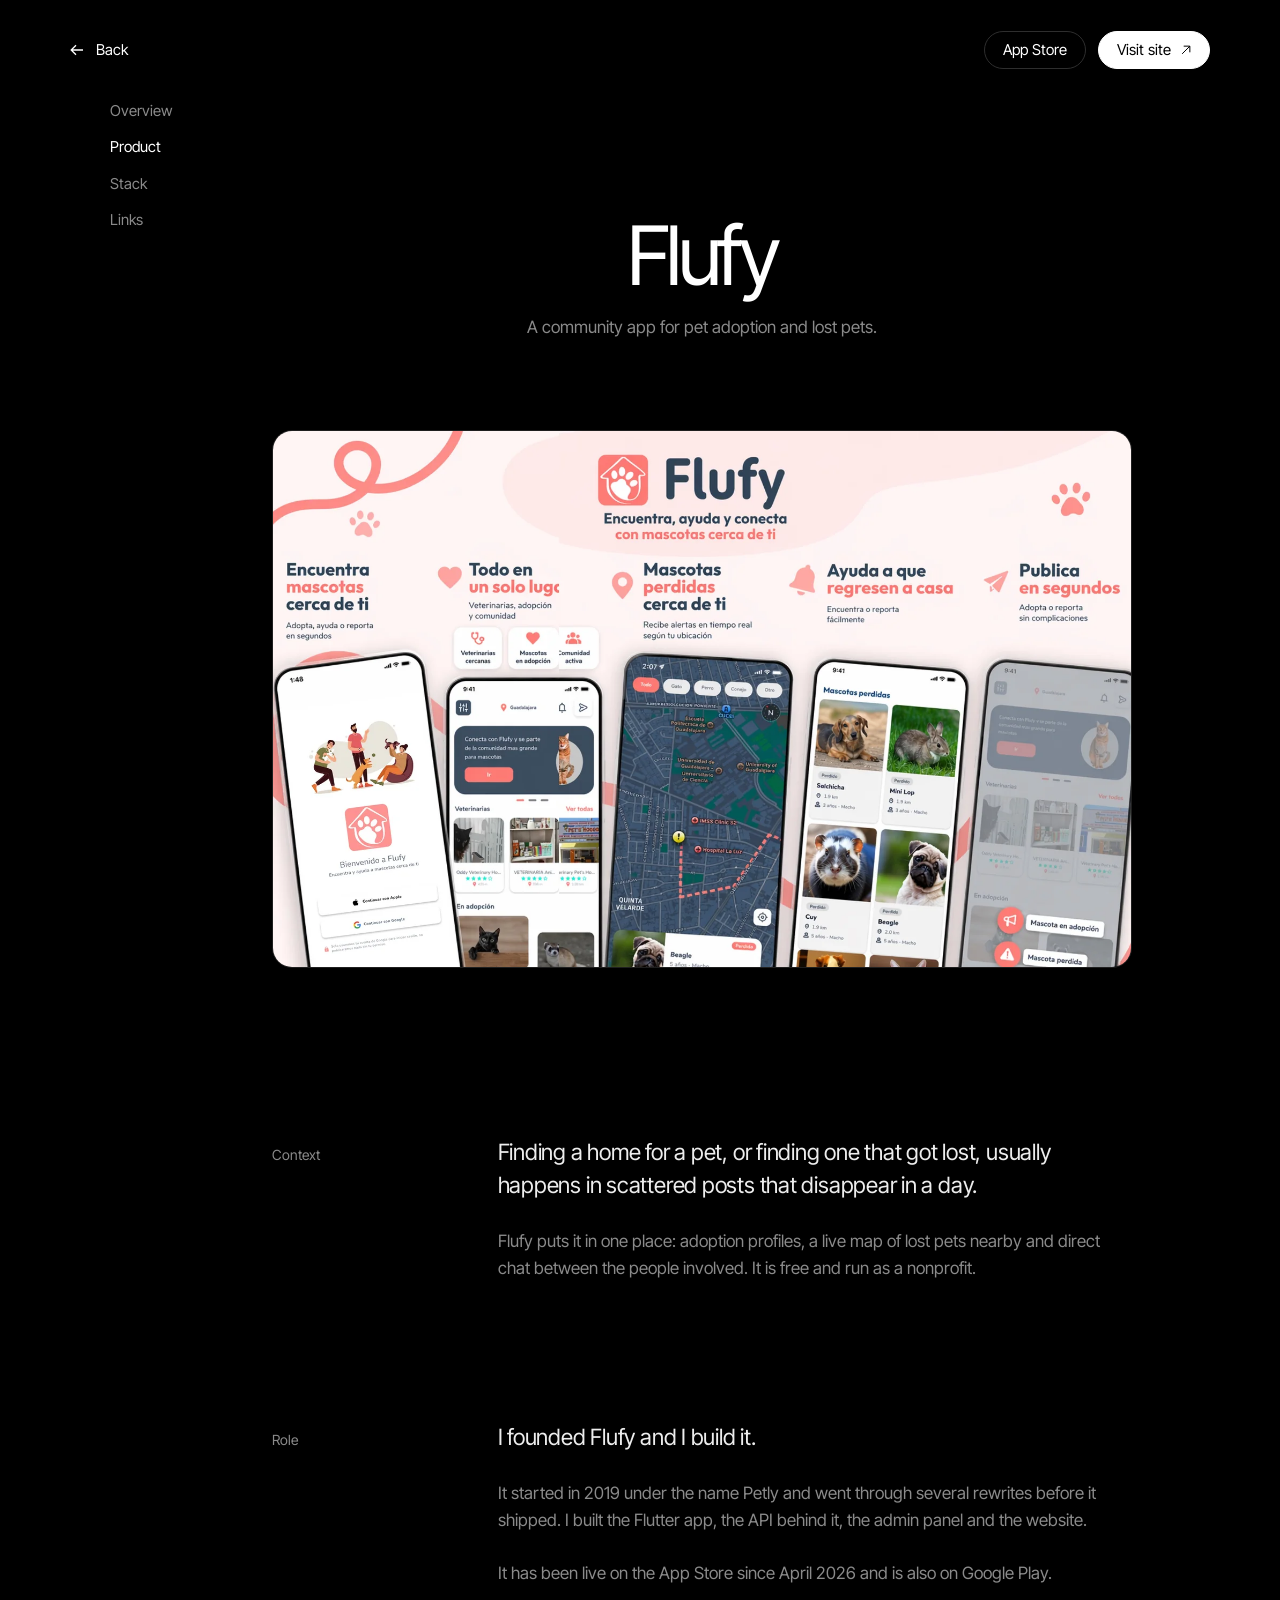
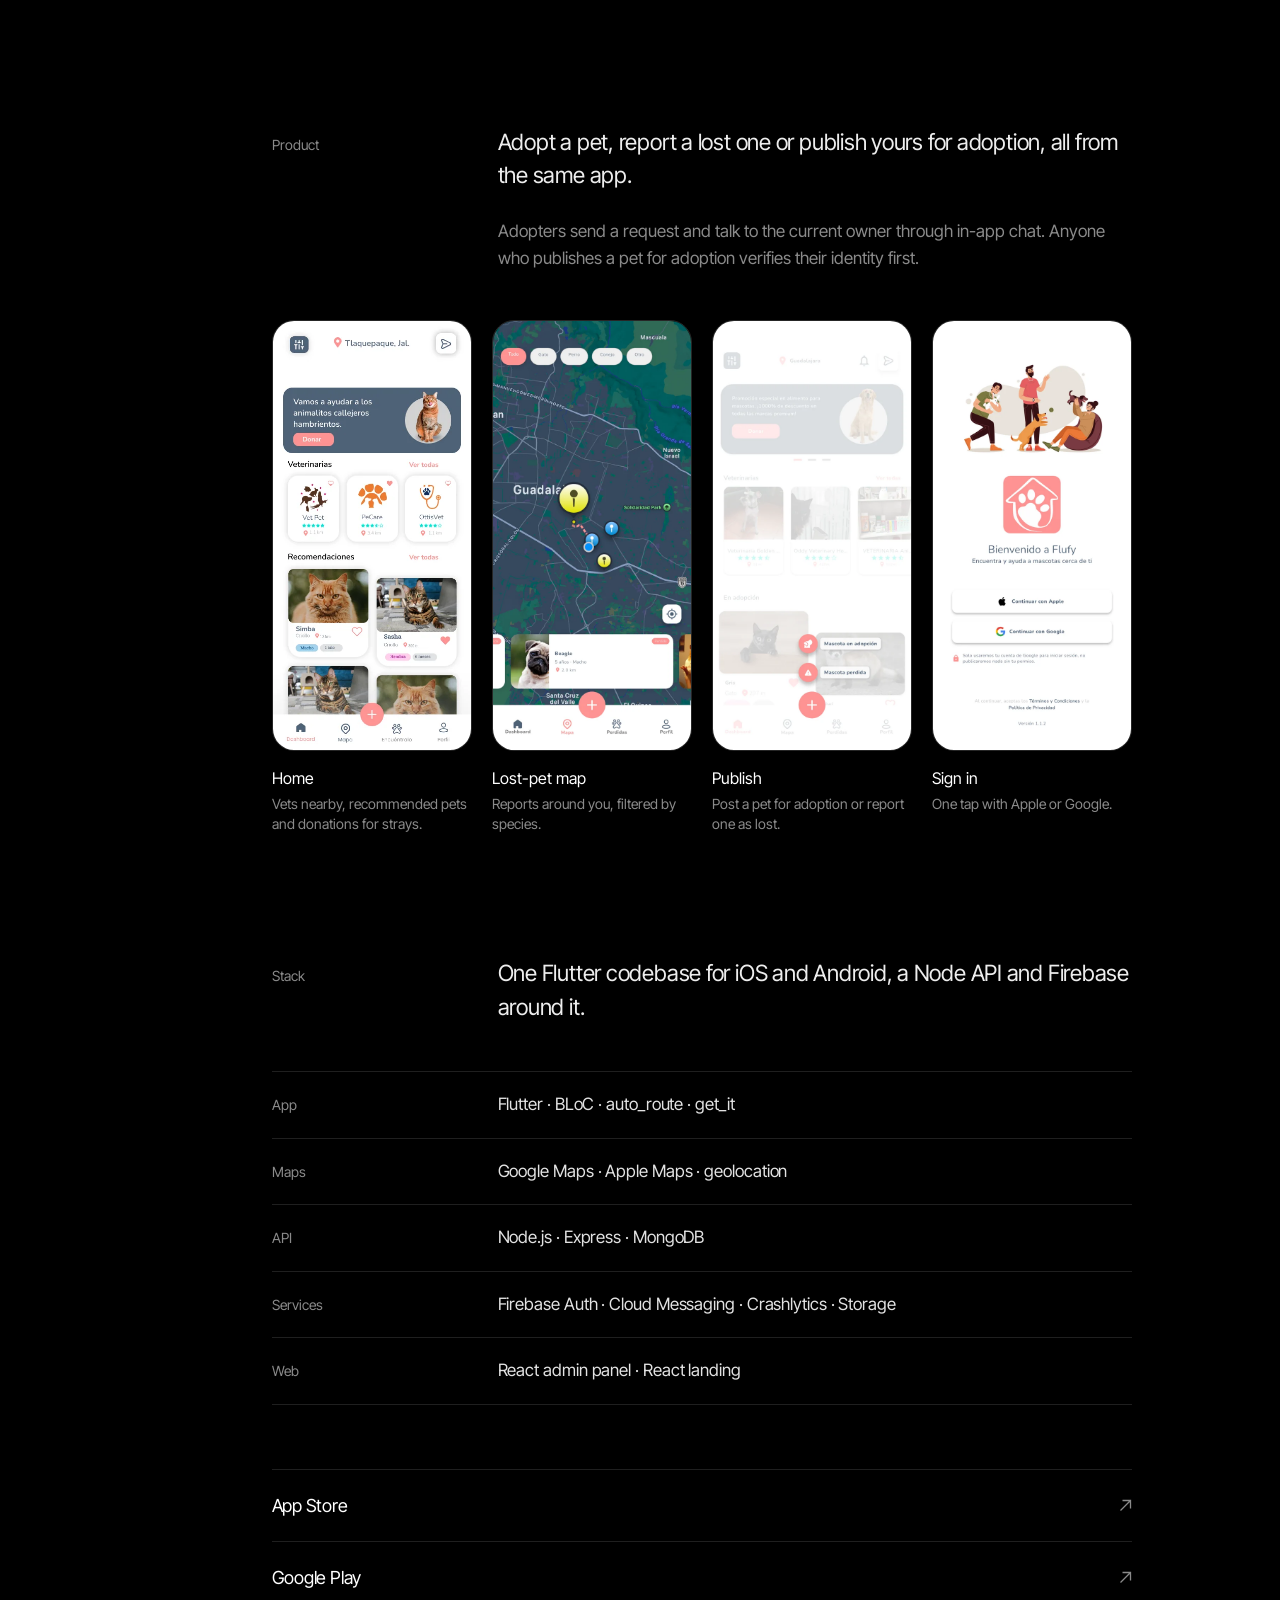
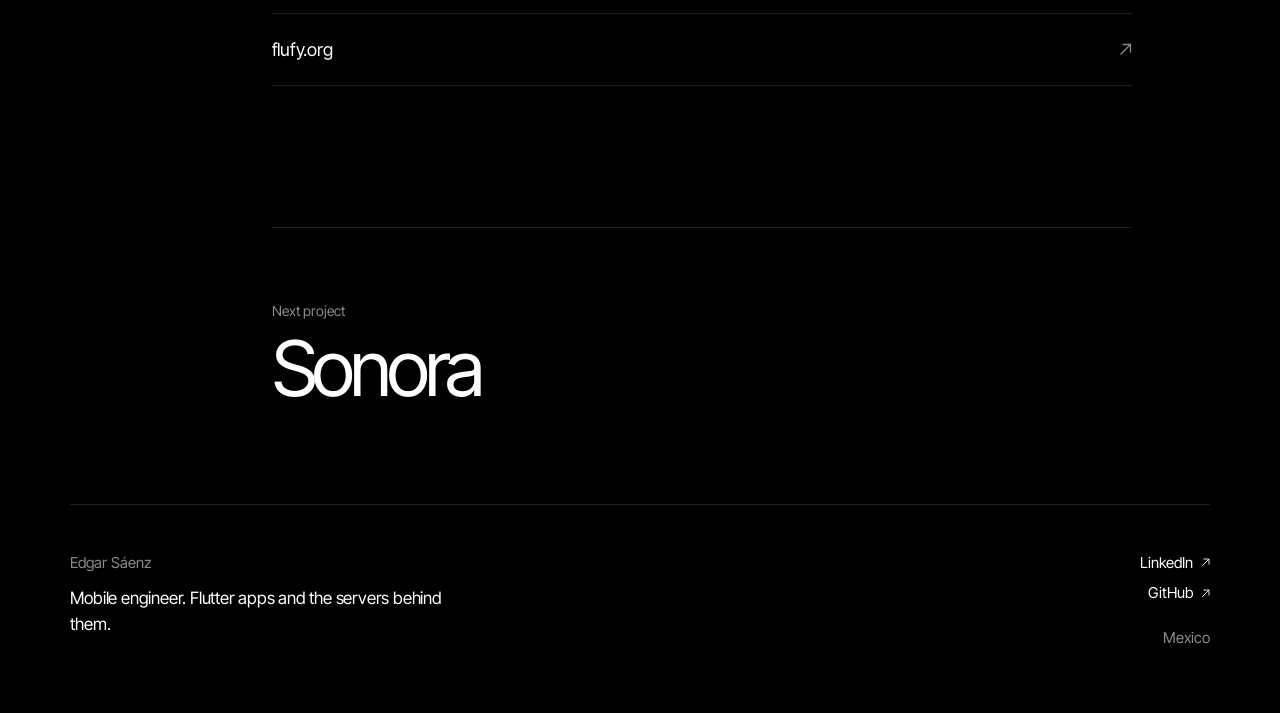
==== projects/flufy/index.html @ 12b718c8 "Portafolio personal: reemplaza la app de Cloud Deck Sitio estatico con inicio, paginas de proyecto (" ====
<!DOCTYPE html>
<html lang="en" class="dark">
<head>
<meta charset="utf-8">
<meta name="viewport" content="width=device-width, initial-scale=1">
<title>Flufy | Edgar Sáenz</title>
<meta name="description" content="Flufy: a nonprofit app for pet adoption and lost-pet alerts, founded and built by Edgar Sáenz.">
<meta property="og:title" content="Flufy | Edgar Sáenz">
<meta property="og:description" content="A community app for pet adoption and lost pets.">
<meta property="og:type" content="article">
<meta property="og:url" content="https://edgaraldair.me/projects/flufy/">
<meta property="og:image" content="https://edgaraldair.me/og.png">
<meta name="twitter:card" content="summary_large_image">
<meta name="theme-color" content="#000000">
<link rel="canonical" href="https://edgaraldair.me/projects/flufy/">
<link rel="icon" href="/favicon.svg" type="image/svg+xml">
<style>html{background:#000}</style>
<link rel="preconnect" href="https://fonts.googleapis.com">
<link rel="preconnect" href="https://fonts.gstatic.com" crossorigin>
<link href="https://fonts.googleapis.com/css2?family=Inter+Tight:wght@400;500&display=swap" rel="stylesheet">
<link rel="stylesheet" href="/styles.css">
<script>document.documentElement.classList.add('js')</script>
</head>
<body>

<header class="p-top wrap">
  <a class="p-back" href="/" data-go="light"><svg viewBox="0 0 14 12" fill="none" stroke="currentColor" stroke-width="1.3" aria-hidden="true"><path d="M13 6H1.5M6 1.2L1.2 6 6 10.8"/></svg>Back</a>
  <div class="p-actions">
    <a class="pill pill-ghost" href="https://apps.apple.com/mx/app/flufy-mascotas-y-adopci%C3%B3n/id6761751488" target="_blank" rel="noopener">App Store</a>
    <a class="pill pill-solid" href="https://flufy.org" target="_blank" rel="noopener">Visit site<svg class="arrow" viewBox="0 0 13 13" fill="none" stroke="currentColor" stroke-width="1.3" aria-hidden="true"><path d="M1.5 11.5l10-10M3.5 1.5h8v8"/></svg></a>
  </div>
</header>

<div class="p-shell wrap">
  <nav class="p-side" aria-label="Sections">
    <a href="#overview" class="on">Overview</a>
    <a href="#product">Product</a>
    <a href="#stack">Stack</a>
    <a href="#links">Links</a>
  </nav>

  <main class="p-main">
    <header class="p-hero">
      <h1>Flufy</h1>
      <p>A community app for pet adoption and lost pets.</p>
    </header>

    <figure class="p-cover">
      <img src="/img/flufy.webp" alt="Flufy app screens: adoption feed, lost-pet map and alerts" width="1600" height="1000">
    </figure>

    <section id="overview" class="p-block" data-spy>
      <div class="p-sec" data-reveal>
        <p class="p-label">Context</p>
        <div class="p-body">
          <p class="p-lead">Finding a home for a pet, or finding one that got lost, usually happens in scattered posts that disappear in a day.</p>
          <p>Flufy puts it in one place: adoption profiles, a live map of lost pets nearby and direct chat between the people involved. It is free and run as a nonprofit.</p>
        </div>
      </div>
      <div class="p-sec" data-reveal>
        <p class="p-label">Role</p>
        <div class="p-body">
          <p class="p-lead">I founded Flufy and I build it.</p>
          <p>It started in 2019 under the name Petly and went through several rewrites before it shipped. I built the Flutter app, the API behind it, the admin panel and the website.</p>
          <p>It has been live on the App Store since April 2026 and is also on Google Play.</p>
        </div>
      </div>
    </section>
    <section id="product" class="p-block" data-spy>
      <div class="p-sec" data-reveal>
        <p class="p-label">Product</p>
        <div class="p-body">
          <p class="p-lead">Adopt a pet, report a lost one or publish yours for adoption, all from the same app.</p>
          <p>Adopters send a request and talk to the current owner through in-app chat. Anyone who publishes a pet for adoption verifies their identity first.</p>
        </div>
      </div>
      <div class="p-phones" data-reveal>
        <figure>
          <img src="/img/flufy-home.webp" alt="Flufy home screen" width="390" height="844" loading="lazy">
          <figcaption><strong>Home</strong>Vets nearby, recommended pets and donations for strays.</figcaption>
        </figure>
        <figure>
          <img src="/img/flufy-map.webp" alt="Flufy lost-pet map" width="560" height="1212" loading="lazy">
          <figcaption><strong>Lost-pet map</strong>Reports around you, filtered by species.</figcaption>
        </figure>
        <figure>
          <img src="/img/flufy-publish.webp" alt="Flufy publish menu" width="560" height="1212" loading="lazy">
          <figcaption><strong>Publish</strong>Post a pet for adoption or report one as lost.</figcaption>
        </figure>
        <figure>
          <img src="/img/flufy-signin.webp" alt="Flufy sign-in screen" width="560" height="1212" loading="lazy">
          <figcaption><strong>Sign in</strong>One tap with Apple or Google.</figcaption>
        </figure>
      </div>
    </section>
    <section id="stack" class="p-block" data-spy>
      <div class="p-sec" data-reveal>
        <p class="p-label">Stack</p>
        <div class="p-body">
          <p class="p-lead">One Flutter codebase for iOS and Android, a Node API and Firebase around it.</p>
        </div>
      </div>
      <dl class="p-rows" data-reveal>
          <div><dt>App</dt><dd>Flutter · BLoC · auto_route · get_it</dd></div>
          <div><dt>Maps</dt><dd>Google Maps · Apple Maps · geolocation</dd></div>
          <div><dt>API</dt><dd>Node.js · Express · MongoDB</dd></div>
          <div><dt>Services</dt><dd>Firebase Auth · Cloud Messaging · Crashlytics · Storage</dd></div>
          <div><dt>Web</dt><dd>React admin panel · React landing</dd></div>
      </dl>
    </section>
    <section id="links" class="p-block" data-spy>
      <div class="p-links" data-reveal>
        <a href="https://apps.apple.com/mx/app/flufy-mascotas-y-adopci%C3%B3n/id6761751488" target="_blank" rel="noopener"><span>App Store</span><svg class="arrow" viewBox="0 0 13 13" fill="none" stroke="currentColor" stroke-width="1.3" aria-hidden="true"><path d="M1.5 11.5l10-10M3.5 1.5h8v8"/></svg></a>
        <a href="https://play.google.com/store/apps/details?id=com.petly.org" target="_blank" rel="noopener"><span>Google Play</span><svg class="arrow" viewBox="0 0 13 13" fill="none" stroke="currentColor" stroke-width="1.3" aria-hidden="true"><path d="M1.5 11.5l10-10M3.5 1.5h8v8"/></svg></a>
        <a href="https://flufy.org" target="_blank" rel="noopener"><span>flufy.org</span><svg class="arrow" viewBox="0 0 13 13" fill="none" stroke="currentColor" stroke-width="1.3" aria-hidden="true"><path d="M1.5 11.5l10-10M3.5 1.5h8v8"/></svg></a>
      </div>
    </section>

    <a class="p-next" href="/projects/sonora/" data-go="dark" data-reveal>
      <span>Next project</span>
      <strong>Sonora</strong>
    </a>
  </main>
</div>

<footer class="foot wrap">
  <div class="foot-left">
    <p class="foot-name">Edgar Sáenz</p>
    <p class="foot-line">Mobile engineer. Flutter apps and the servers behind them.</p>
  </div>
  <div class="foot-right">
    <a href="https://www.linkedin.com/in/edgar-saenz/" target="_blank" rel="noopener">LinkedIn <svg class="arrow" viewBox="0 0 13 13" fill="none" stroke="currentColor" stroke-width="1.3" aria-hidden="true"><path d="M1.5 11.5l10-10M3.5 1.5h8v8"/></svg></a>
    <a href="https://github.com/EdgarAldair" target="_blank" rel="noopener">GitHub <svg class="arrow" viewBox="0 0 13 13" fill="none" stroke="currentColor" stroke-width="1.3" aria-hidden="true"><path d="M1.5 11.5l10-10M3.5 1.5h8v8"/></svg></a>
    <span class="foot-place">Mexico</span>
  </div>
</footer>

<script src="/main.js" defer></script>
</body>
</html>
---- styles.css ----
:root {
  color-scheme: light only;
  --bg: #ffffff;
  --ink: #171717;
  --muted: #737373;
  --line: #ebebeb;
  --tile: #f7f7f7;
  --card: #ffffff;
  --pad: clamp(20px, 5.5vw, 80px);
  --sans: "Inter Tight", system-ui, -apple-system, "Segoe UI", sans-serif;
  --ease: cubic-bezier(.2, .7, .1, 1);
}

*, *::before, *::after { box-sizing: border-box; }

html { scroll-behavior: smooth; -webkit-text-size-adjust: 100%; }

body {
  margin: 0;
  background: var(--bg);
  color: var(--ink);
  font-family: var(--sans);
  font-size: 17px;
  line-height: 1.5;
  letter-spacing: 0;
  -webkit-font-smoothing: antialiased;
  text-rendering: optimizeLegibility;
  overflow-x: hidden;
}

a { color: inherit; text-decoration: none; }
img { display: block; max-width: 100%; height: auto; }
h1, h2, h3, p, ul { margin: 0; }
ul { padding: 0; list-style: none; }

::selection { background: var(--ink); color: #fff; }

:focus-visible { outline: 2px solid var(--ink); outline-offset: 4px; border-radius: 6px; }

.wrap {
  width: 100%;
  max-width: 1560px;
  margin-inline: auto;
  padding-inline: var(--pad);
}

.label {
  font-size: 14px;
  color: var(--muted);
  letter-spacing: 0;
}

h2 {
  font-weight: 400;
  font-size: clamp(2.7rem, 5.4vw, 4.9rem);
  line-height: .95;
  letter-spacing: -0.055em;
}

/* Header */

.top {
  display: flex;
  align-items: center;
  justify-content: space-between;
  gap: 24px;
  padding-block: clamp(18px, 2.4vw, 32px);
  position: absolute;
  inset: 0 0 auto 0;
  z-index: 5;
}

.brand {
  font-size: 19px;
  font-weight: 500;
  letter-spacing: -0.025em;
}

.nav { display: flex; gap: clamp(24px, 3.4vw, 48px); font-size: 15px; }

.nav a { position: relative; padding-block: 6px; }

.nav a::after {
  content: "";
  position: absolute;
  left: 0; right: 0; bottom: 2px;
  height: 1px;
  background: currentColor;
  transform: scaleX(0);
  transform-origin: right;
  transition: transform .45s var(--ease);
}

.nav a:hover::after { transform: scaleX(1); transform-origin: left; }

.pill {
  display: inline-flex;
  align-items: center;
  height: 48px;
  padding-inline: 24px;
  border: 1px solid var(--ink);
  border-radius: 999px;
  font-size: 15px;
  font-weight: 500;
  transition: background .3s var(--ease), color .3s var(--ease);
}

.pill:hover { background: var(--ink); color: var(--bg); }

/* Hero */

.hero {
  min-height: 100svh;
  display: grid;
  grid-template-columns: 1fr auto;
  align-items: end;
  gap: 40px;
  padding-top: clamp(110px, 16vh, 150px);
  padding-bottom: clamp(48px, 9vh, 110px);
}

.hero-title {
  font-weight: 400;
  font-size: clamp(4.4rem, 12.5vw, 11.25rem);
  line-height: .84;
  letter-spacing: -0.065em;
  margin-left: -0.045em;
}

.hero-title .line {
  display: block;
  overflow: hidden;
  padding-bottom: .16em;
  margin-bottom: -.16em;
}

.hero-title .line > span { display: block; }

.hero-side {
  align-self: stretch;
  display: flex;
  flex-direction: column;
  justify-content: space-between;
  align-items: flex-end;
  gap: 40px;
  width: clamp(240px, 21vw, 300px);
}

.portrait {
  position: relative;
  width: 100%;
  aspect-ratio: 7 / 9;
  border-radius: 24px;
  background: #f4f4f2;
  overflow: hidden;
  display: grid;
  place-items: center;
}

.portrait img {
  width: 92%;
  mix-blend-mode: multiply;
}

.hero-copy { text-align: right; font-size: 18px; line-height: 1.3; letter-spacing: -0.012em; }

.hero-role { font-size: 20px; font-weight: 500; letter-spacing: -0.025em; margin-bottom: 10px; }

/* Work */

.work { padding-block: clamp(70px, 9vw, 120px) clamp(90px, 13vw, 190px); }

.section-head h2 { margin-top: 10px; font-size: clamp(2.6rem, 4.6vw, 4rem); }

.lede {
  margin-top: 22px;
  max-width: 34em;
  color: var(--muted);
  font-size: 18px;
  letter-spacing: -0.012em;
}

.grid {
  display: grid;
  grid-template-columns: repeat(2, minmax(0, 1fr));
  gap: clamp(48px, 6vw, 84px) 24px;
  margin-top: clamp(48px, 6.5vw, 92px);
}

.card { display: block; }

.card-media {
  aspect-ratio: 16 / 10;
  border-radius: 22px;
  overflow: hidden;
  background: var(--tile);
}

.card-media img {
  width: 100%; height: 100%;
  object-fit: cover;
  transition: transform 1s var(--ease);
}

.card:hover .card-media img { transform: scale(1.035); }

.card-head {
  display: flex;
  align-items: center;
  justify-content: space-between;
  margin-top: 24px;
}

.card h3 { font-size: 21px; font-weight: 500; letter-spacing: -0.03em; }

.arrow { width: 13px; height: 13px; flex: none; color: var(--muted); transition: transform .4s var(--ease), color .3s; }

.card:hover .arrow, .foot-right a:hover .arrow { transform: translate(3px, -3px); color: var(--ink); }

.card p { margin-top: 10px; max-width: 30em; color: var(--muted); letter-spacing: -0.012em; }


/* About */

.about {
  display: grid;
  grid-template-columns: 5fr 7fr;
  gap: 40px clamp(40px, 6vw, 110px);
  padding-bottom: clamp(90px, 13vw, 190px);
}

.about h2 { margin-top: 18px; }

.about-right { padding-top: 34px; max-width: 40em; }

.about-lead { font-size: clamp(1.25rem, 1.75vw, 1.6rem); letter-spacing: -0.025em; line-height: 1.25; margin-bottom: 34px; }

.about-right p + p { margin-top: 26px; }

.about-right p:not(.about-lead) { color: var(--muted); font-size: 18px; line-height: 1.6; letter-spacing: -0.012em; }

/* Stack */

.stack {
  display: grid;
  grid-template-columns: 4fr 8fr;
  gap: 48px clamp(32px, 4vw, 64px);
  padding-bottom: clamp(90px, 12vw, 170px);
}

.stack h2 { margin-top: 18px; font-size: clamp(2.5rem, 4.6vw, 4.2rem); }

.shipped-label { margin-top: clamp(40px, 5vw, 64px); }

.shipped { margin-top: 12px; border-top: 1px solid var(--line); }

.shipped li {
  display: flex;
  align-items: baseline;
  justify-content: space-between;
  gap: 16px;
  padding-block: 16px;
  border-bottom: 1px solid var(--line);
}

.shipped-name { font-weight: 500; letter-spacing: -0.015em; }

.shipped-links { display: flex; flex-wrap: wrap; justify-content: flex-end; gap: 4px 16px; font-size: 14px; color: var(--muted); }

.shipped-links a { border-bottom: 1px solid transparent; transition: color .3s, border-color .3s; }

.shipped-links a:hover { color: var(--ink); border-color: currentColor; }

.stack-grid { display: grid; grid-template-columns: repeat(2, minmax(0, 1fr)); gap: 24px; align-content: start; }

.tech { padding: 28px; border: 1px solid var(--line); background: var(--card); }

.tech h3 { font-size: 18px; font-weight: 500; letter-spacing: -0.025em; }

.tech p { margin-top: 8px; font-size: 14px; color: var(--muted); letter-spacing: -0.01em; }

.icons { display: grid; grid-template-columns: repeat(4, 1fr); gap: 8px; margin-top: 24px; }

.icons span {
  aspect-ratio: 1;
  display: grid;
  place-items: center;
  background: var(--tile);
  border: 1px solid var(--line);
  transition: background .3s, color .3s, transform .4s var(--ease);
}

.icons svg { width: 26px; height: 26px; fill: currentColor; }

.icons span:hover { background: var(--ink); color: var(--bg); transform: translateY(-3px); }

/* Footer */

.foot {
  display: flex;
  justify-content: space-between;
  align-items: flex-start;
  gap: 40px;
  padding-block: 48px 64px;
  position: relative;
}

.foot::before {
  content: "";
  position: absolute;
  top: 0;
  left: var(--pad); right: var(--pad);
  height: 1px;
  background: var(--line);
}

.foot-name { color: var(--muted); font-size: 15px; }

.foot-line { margin-top: 12px; max-width: 24em; letter-spacing: -0.012em; }

.foot-right { display: flex; flex-direction: column; align-items: flex-end; gap: 8px; font-size: 15px; }

.foot-right a { display: inline-flex; align-items: center; gap: 8px; }

.foot-right .arrow { width: 9px; height: 9px; color: currentColor; }

.foot-place { margin-top: 14px; color: var(--muted); }

/* Motion */

.js .hero-title .line > span { transform: translateY(112%); transition: transform 1.25s var(--ease); }
.js .hero-title .line:nth-child(2) > span { transition-delay: .09s; }
.js .hero-side, .js .top { opacity: 0; transition: opacity 1s ease .45s; }
.js .ready .hero-title .line > span { transform: none; }
.js .ready .hero-side, .js .ready .top { opacity: 1; }

.js [data-reveal] { opacity: 0; transform: translateY(28px); transition: opacity .9s ease, transform 1.1s var(--ease); }
.js [data-reveal].in { opacity: 1; transform: none; }
.js .grid .card:nth-child(even), .js .stack-grid .tech:nth-child(even) { transition-delay: .1s; }

@media (prefers-reduced-motion: reduce) {
  html { scroll-behavior: auto; }
  .js .hero-title .line > span, .js .hero-side, .js .top, .js [data-reveal] {
    opacity: 1; transform: none; transition: none;
  }
  .card-media img { transition: none; }
}

/* Responsive */

@media (max-width: 1000px) {
  .stack { grid-template-columns: 1fr; }
  .about { grid-template-columns: 1fr; }
  .about-right { padding-top: 0; }
}

@media (max-width: 760px) {
  body { font-size: 16px; }
  .nav { display: none; }
  .pill { height: 42px; padding-inline: 18px; }

  .hero {
    grid-template-columns: 1fr;
    align-items: start;
    align-content: end;
    gap: 32px;
    min-height: 100svh;
  }

  .hero-side {
    order: -1;
    width: 100%;
    flex-direction: row;
    align-items: flex-end;
    justify-content: flex-start;
    gap: 20px;
  }

  .portrait { width: 132px; flex: none; border-radius: 18px; aspect-ratio: 1; }
  .hero-copy { text-align: left; font-size: 16px; }
  .hero-role { font-size: 17px; }
  .hero-title { font-size: clamp(3.9rem, 21vw, 7rem); }

  .grid { grid-template-columns: 1fr; gap: 52px; }
  .card-media { border-radius: 16px; }
  .stack-grid { grid-template-columns: 1fr; gap: 16px; }
  .tech { padding: 22px; }

  .foot { flex-direction: column; }
  .foot-right { align-items: flex-start; }
}

/* Cursor */

.cursor-on, .cursor-on * { cursor: none !important; }

.cur-dot, .cur-ring {
  position: fixed;
  left: 0; top: 0;
  pointer-events: none;
  border-radius: 50%;
  opacity: 0;
  will-change: transform;
}

.cur-dot {
  z-index: 10000;
  width: 10px; height: 10px;
  margin: -5px 0 0 -5px;
  background: #000;
  transition: opacity .25s;
}

.cur-ring {
  z-index: 9999;
  width: 28px; height: 28px;
  margin: -14px 0 0 -14px;
  border: 1px solid rgba(0, 0, 0, .7);
  transition: opacity .25s, width .35s var(--ease), height .35s var(--ease), margin .35s var(--ease);
}

.cursor-on.cursor-in .cur-dot { opacity: 1; }
.cursor-on.cursor-in .cur-ring { opacity: .55; }
.cursor-hover .cur-ring { width: 42px; height: 42px; margin: -21px 0 0 -21px; }

/* Page transition */

.wipe { position: fixed; inset: 0; z-index: 9000; clip-path: circle(0 at 0 0); will-change: clip-path; }

/* Project pages */

html.dark {
  color-scheme: dark;
  --bg: #000000;
  --ink: #ffffff;
  --muted: #8a8a8a;
  --line: #1f1f1f;
  --tile: #0d0d0d;
  --card: #0a0a0a;
}

.dark ::selection { background: #fff; color: #000; }

.dark .cur-dot, .wipe-dark .cur-dot { background: #fff; }
.dark .cur-ring, .wipe-dark .cur-ring { border-color: rgba(255, 255, 255, .75); }
.wipe-light .cur-dot { background: #000; }
.wipe-light .cur-ring { border-color: rgba(0, 0, 0, .7); }

.p-top {
  display: flex;
  align-items: center;
  justify-content: space-between;
  gap: 16px;
  padding-block: clamp(18px, 2.4vw, 32px);
}

.p-back { display: inline-flex; align-items: center; gap: 12px; font-size: 15px; padding-block: 8px; }
.p-back svg { width: 14px; height: 12px; transition: transform .4s var(--ease); }
.p-back:hover svg { transform: translateX(-4px); }

.p-actions { display: flex; gap: 12px; }

.p-actions .pill { height: 38px; padding-inline: 18px; gap: 10px; font-size: 15px; font-weight: 400; }
.pill-ghost { border-color: #2e2e2e; }
.pill-ghost:hover { background: #fff; color: #000; border-color: #fff; }
.pill-solid { background: #fff; color: #000; border-color: #fff; }
.pill-solid:hover { background: transparent; color: #fff; }
.pill-solid .arrow { width: 10px; height: 10px; color: currentColor; }

.p-shell {
  display: grid;
  grid-template-columns: minmax(150px, 1fr) minmax(0, 860px) minmax(0, 1fr);
  gap: 0 clamp(24px, 4vw, 80px);
  align-items: start;
}

.p-side {
  position: sticky;
  top: 48px;
  display: flex;
  flex-direction: column;
  gap: 14px;
  padding-left: 40px;
  font-size: 15px;
  color: var(--muted);
}

.p-side a { width: fit-content; transition: color .3s; }
.p-side a:hover, .p-side a.on { color: var(--ink); }

.p-hero { text-align: center; padding: clamp(56px, 9vw, 120px) 0 clamp(48px, 7vw, 96px); }

.p-hero h1 {
  font-weight: 400;
  font-size: clamp(3.2rem, 6.4vw, 5.75rem);
  line-height: 1;
  letter-spacing: -0.055em;
}

.p-hero p { margin: 18px auto 0; max-width: 24em; color: var(--muted); font-size: 17px; }

.p-cover { margin: 0; border: 1px solid var(--line); border-radius: 20px; overflow: hidden; background: var(--tile); }
.p-cover img { width: 100%; }

.p-block { scroll-margin-top: 40px; }
.p-block:first-of-type { padding-top: clamp(40px, 6vw, 80px); }

.p-sec {
  display: grid;
  grid-template-columns: 190px minmax(0, 1fr);
  gap: 12px 36px;
  padding-block: clamp(48px, 7vw, 92px) clamp(28px, 4vw, 48px);
}

.p-label { color: var(--muted); font-size: 14px; padding-top: 9px; }

.p-lead { font-size: clamp(1.25rem, 1.75vw, 1.56rem); line-height: 1.5; letter-spacing: -0.01em; color: #ededed; }

.p-body p:not(.p-lead) { margin-top: 26px; color: var(--muted); font-size: 17px; line-height: 1.6; }

.p-phones { display: grid; grid-template-columns: repeat(4, minmax(0, 1fr)); gap: 20px; padding-bottom: 32px; }

.p-phones figure { margin: 0; }
.p-phones img { width: 100%; border-radius: 22px; border: 1px solid #262626; }
.p-phones figcaption { margin-top: 16px; color: var(--muted); font-size: 14px; line-height: 1.45; }
.p-phones strong { display: block; margin-bottom: 4px; color: var(--ink); font-weight: 400; font-size: 16px; }

.p-rows { margin: 0 0 32px; border-top: 1px solid var(--line); }

.p-rows > div {
  display: grid;
  grid-template-columns: 190px minmax(0, 1fr);
  gap: 4px 36px;
  padding-block: 20px;
  border-bottom: 1px solid var(--line);
}

.p-rows dt { color: var(--muted); font-size: 14px; padding-top: 2px; }
.p-rows dd { margin: 0; font-size: 17px; letter-spacing: -0.005em; color: #e2e2e2; }

.p-flow { display: grid; grid-template-columns: repeat(3, minmax(0, 1fr)); gap: 44px; padding-bottom: 32px; }

.p-node { position: relative; padding: 26px 24px; border: 1px solid var(--line); border-radius: 16px; background: var(--card); }
.p-node strong { display: block; font-weight: 400; font-size: 18px; letter-spacing: -0.012em; }
.p-node span { display: block; margin-top: 6px; color: var(--muted); font-size: 14px; }

.p-node + .p-node::before {
  content: "";
  position: absolute;
  left: -44px; top: 50%;
  width: 44px; height: 1px;
  background: linear-gradient(90deg, #2a2a2a, #6a6a6a);
}

.p-swatches { display: grid; grid-template-columns: repeat(5, minmax(0, 1fr)); gap: 12px; padding-bottom: 40px; }
.p-swatches i { display: block; aspect-ratio: 1; border-radius: 14px; border: 1px solid #262626; }
.p-swatches strong { display: block; margin-top: 12px; font-weight: 400; font-size: 15px; }
.p-swatches span { color: var(--muted); font-size: 13px; }

.p-links { border-top: 1px solid var(--line); margin-top: clamp(32px, 5vw, 64px); }

.p-links a {
  display: flex;
  align-items: center;
  justify-content: space-between;
  padding-block: 22px;
  border-bottom: 1px solid var(--line);
  font-size: 18px;
  letter-spacing: -0.012em;
}

.p-links a:hover .arrow { transform: translate(3px, -3px); color: var(--ink); }

.p-next {
  display: block;
  margin-top: clamp(80px, 11vw, 150px);
  padding-block: clamp(40px, 6vw, 72px);
  border-top: 1px solid var(--line);
}

.p-next span { display: block; color: var(--muted); font-size: 14px; }

.p-next strong {
  display: inline-block;
  margin-top: 10px;
  font-weight: 400;
  font-size: clamp(2.6rem, 6vw, 5rem);
  line-height: 1;
  letter-spacing: -0.055em;
  transition: transform .6s var(--ease);
}

.p-next:hover strong { transform: translateX(14px); }

.dark .foot { margin-top: 24px; }

.js .p-top, .js .p-side, .js .p-hero, .js .p-cover { opacity: 0; transform: translateY(18px); transition: opacity .9s ease, transform 1.1s var(--ease); }
.js .p-top, .js .p-side { transform: none; }
.js .p-hero { transition-delay: .08s; }
.js .p-cover { transition-delay: .2s; }
.js .p-side { transition-delay: .3s; }
.js .ready .p-top, .js .ready .p-side, .js .ready .p-hero, .js .ready .p-cover { opacity: 1; transform: none; }

@media (prefers-reduced-motion: reduce) {
  .js .p-top, .js .p-side, .js .p-hero, .js .p-cover { opacity: 1; transform: none; transition: none; }
}

@media (max-width: 1100px) {
  .p-shell { grid-template-columns: minmax(0, 1fr); }
  .p-side { display: none; }
  .p-main { max-width: 860px; margin-inline: auto; width: 100%; }
}

@media (max-width: 760px) {
  .p-actions .pill { height: 36px; padding-inline: 14px; font-size: 14px; }
  .p-cover { border-radius: 14px; }
  .p-sec, .p-rows > div { grid-template-columns: minmax(0, 1fr); }
  .p-label { padding-top: 0; }
  .p-phones { grid-template-columns: repeat(2, minmax(0, 1fr)); gap: 28px 14px; }
  .p-flow { grid-template-columns: minmax(0, 1fr); gap: 28px; }
  .p-node + .p-node::before { left: 50%; top: -28px; width: 1px; height: 28px; background: #3a3a3a; }
  .p-swatches { grid-template-columns: repeat(3, minmax(0, 1fr)); }
}
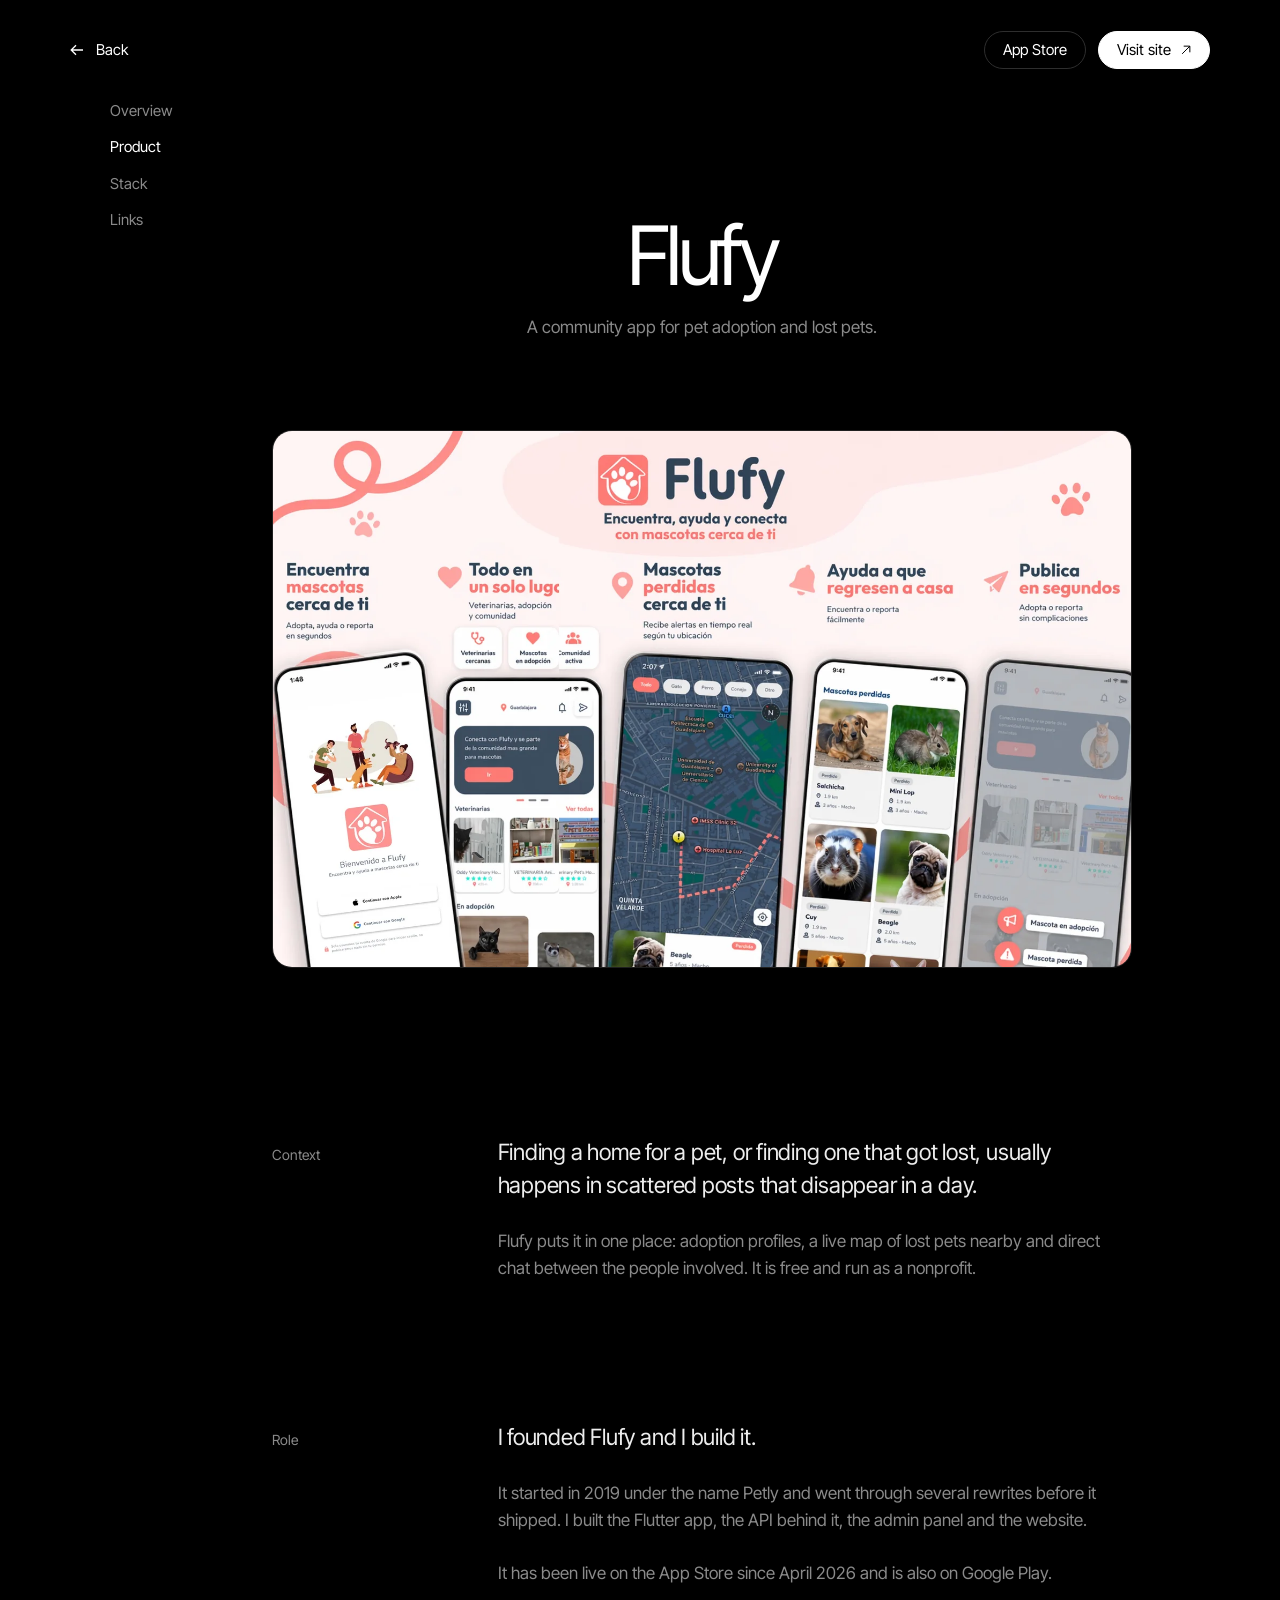
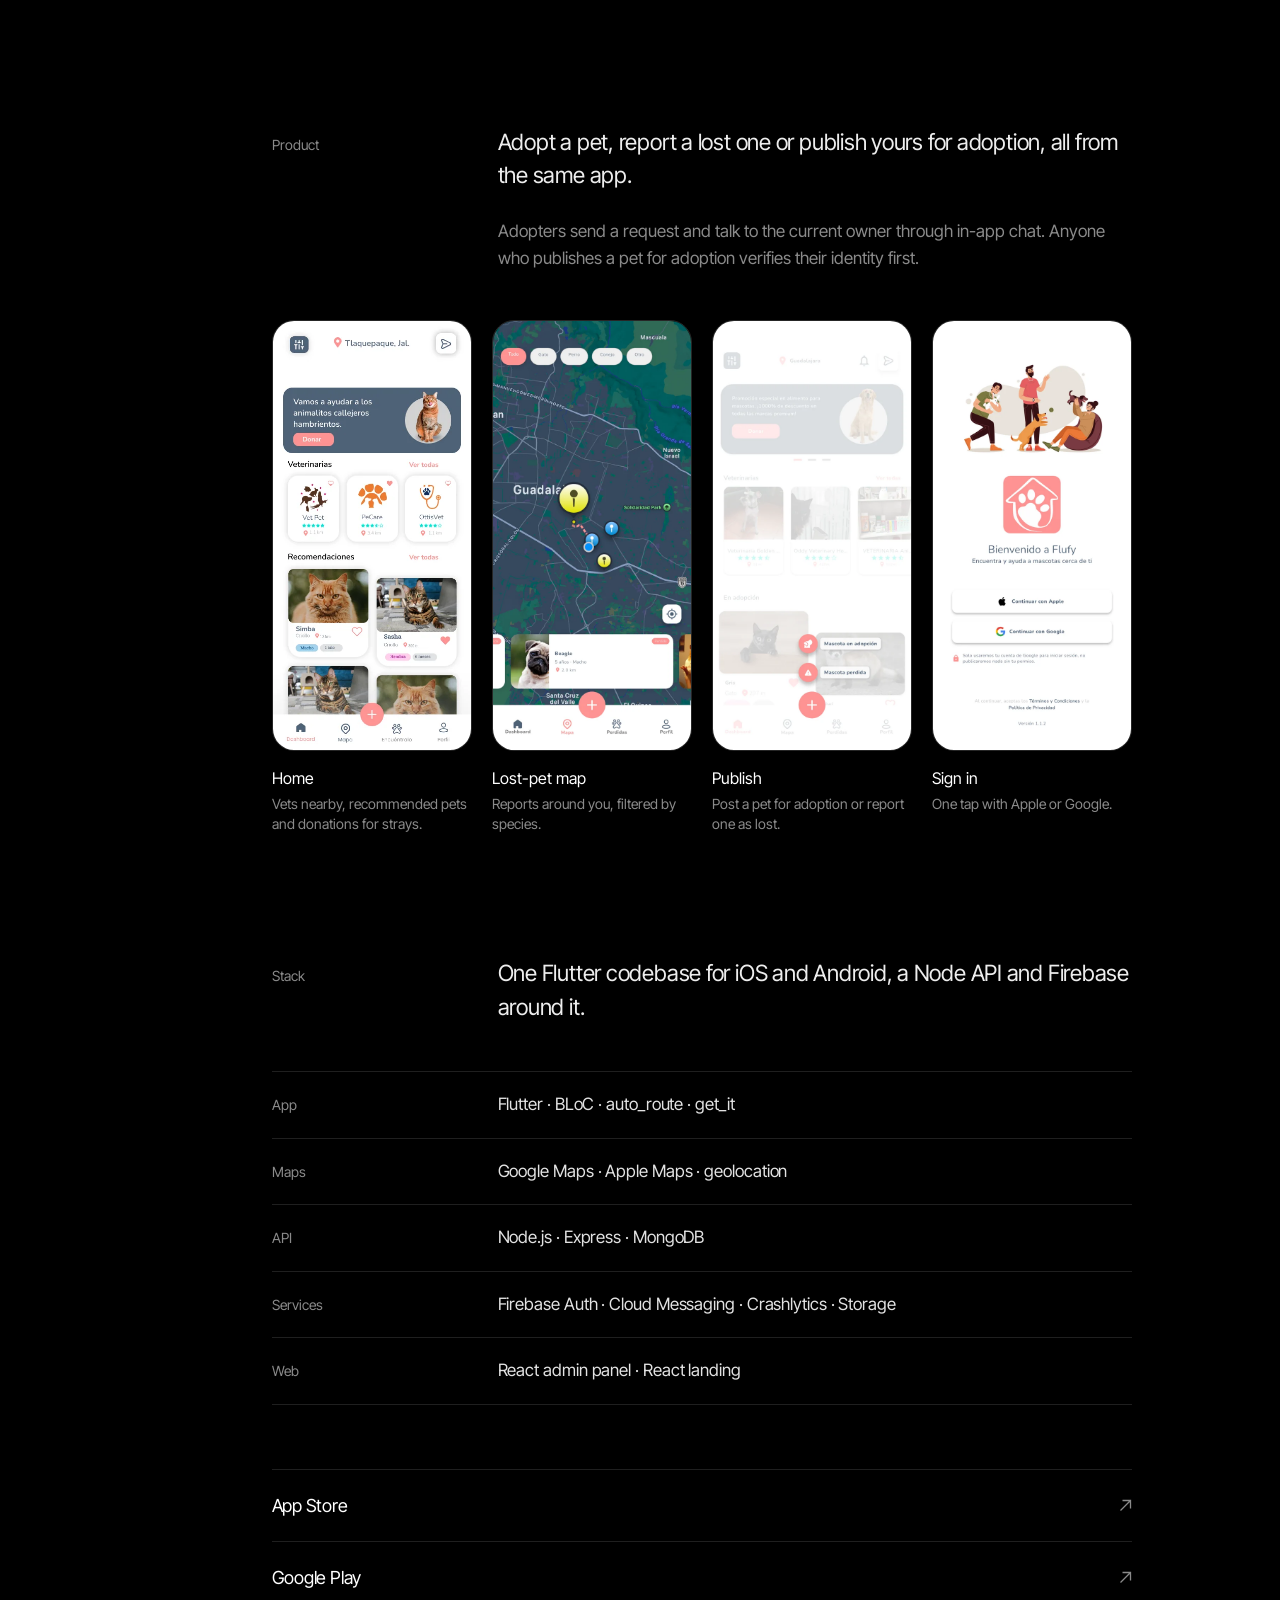
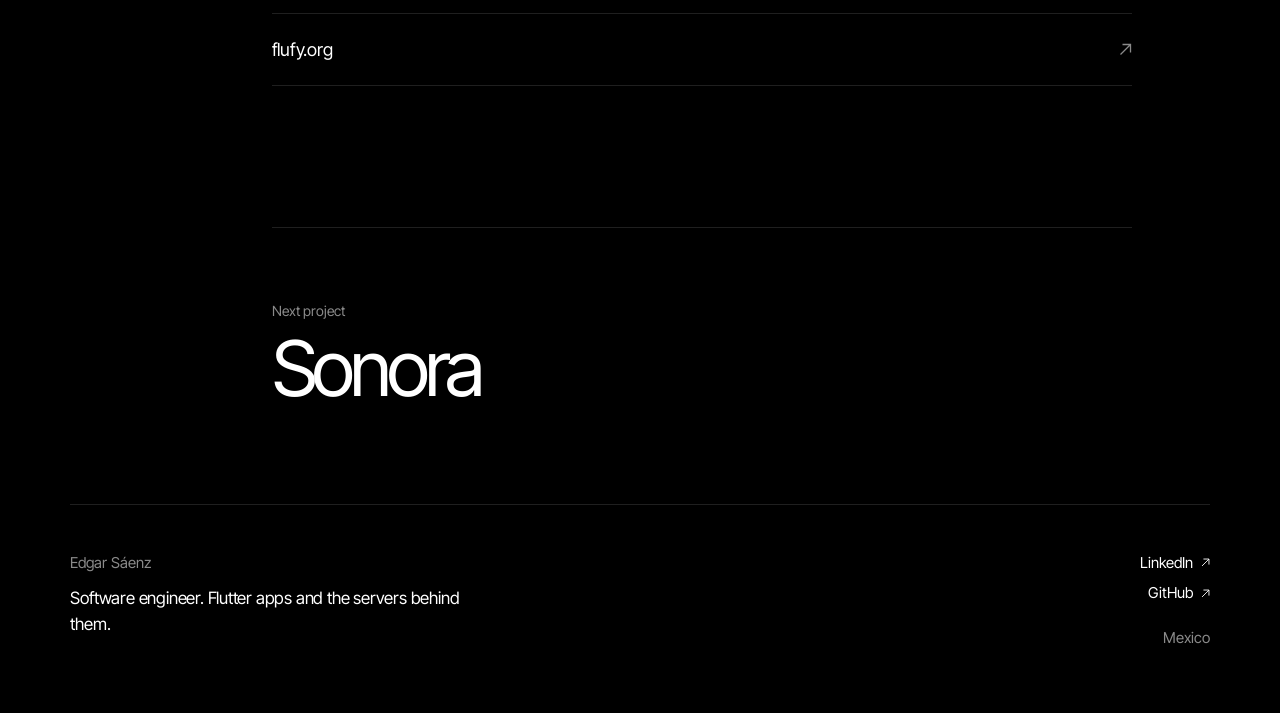
==== commit 77b6cdf0: "Hero con altura fija y titulo Software Engineer El hero ya no ocupa toda la altura de la pantalla y " ====
--- a/projects/flufy/index.html
+++ b/projects/flufy/index.html
@@ -126,7 +126,7 @@
 <footer class="foot wrap">
   <div class="foot-left">
     <p class="foot-name">Edgar Sáenz</p>
-    <p class="foot-line">Mobile engineer. Flutter apps and the servers behind them.</p>
+    <p class="foot-line">Software engineer. Flutter apps and the servers behind them.</p>
   </div>
   <div class="foot-right">
     <a href="https://www.linkedin.com/in/edgar-saenz/" target="_blank" rel="noopener">LinkedIn <svg class="arrow" viewBox="0 0 13 13" fill="none" stroke="currentColor" stroke-width="1.3" aria-hidden="true"><path d="M1.5 11.5l10-10M3.5 1.5h8v8"/></svg></a>
--- a/styles.css
+++ b/styles.css
@@ -39,7 +39,7 @@
 
 .wrap {
   width: 100%;
-  max-width: 1560px;
+  max-width: 1440px;
   margin-inline: auto;
   padding-inline: var(--pad);
 }
@@ -110,13 +110,12 @@
 /* Hero */
 
 .hero {
-  min-height: 100svh;
   display: grid;
   grid-template-columns: 1fr auto;
   align-items: end;
   gap: 40px;
-  padding-top: clamp(110px, 16vh, 150px);
-  padding-bottom: clamp(48px, 9vh, 110px);
+  padding-top: 145px;
+  padding-bottom: 96px;
 }
 
 .hero-title {
@@ -137,20 +136,20 @@
 .hero-title .line > span { display: block; }
 
 .hero-side {
-  align-self: stretch;
   display: flex;
   flex-direction: column;
   justify-content: space-between;
   align-items: flex-end;
   gap: 40px;
-  width: clamp(240px, 21vw, 300px);
+  width: 280px;
+  min-height: clamp(520px, calc(100svh - 241px), 634px);
 }
 
 .portrait {
   position: relative;
   width: 100%;
   aspect-ratio: 7 / 9;
-  border-radius: 24px;
+  border-radius: 28px;
   background: #f4f4f2;
   overflow: hidden;
   display: grid;
@@ -162,13 +161,13 @@
   mix-blend-mode: multiply;
 }
 
-.hero-copy { text-align: right; font-size: 18px; line-height: 1.3; letter-spacing: -0.012em; }
+.hero-copy { width: 260px; text-align: right; font-size: 18px; line-height: 1.3; letter-spacing: -0.012em; }
 
 .hero-role { font-size: 20px; font-weight: 500; letter-spacing: -0.025em; margin-bottom: 10px; }
 
 /* Work */
 
-.work { padding-block: clamp(70px, 9vw, 120px) clamp(90px, 13vw, 190px); }
+.work { padding-block: clamp(56px, 7vw, 100px) clamp(90px, 13vw, 190px); }
 
 .section-head h2 { margin-top: 10px; font-size: clamp(2.6rem, 4.6vw, 4rem); }
 
@@ -362,14 +361,15 @@
   .hero {
     grid-template-columns: 1fr;
     align-items: start;
-    align-content: end;
-    gap: 32px;
-    min-height: 100svh;
+    gap: 36px;
+    padding-top: 112px;
+    padding-bottom: 56px;
   }
 
   .hero-side {
     order: -1;
     width: 100%;
+    min-height: 0;
     flex-direction: row;
     align-items: flex-end;
     justify-content: flex-start;
@@ -377,7 +377,7 @@
   }
 
   .portrait { width: 132px; flex: none; border-radius: 18px; aspect-ratio: 1; }
-  .hero-copy { text-align: left; font-size: 16px; }
+  .hero-copy { width: auto; text-align: left; font-size: 16px; }
   .hero-role { font-size: 17px; }
   .hero-title { font-size: clamp(3.9rem, 21vw, 7rem); }
 
